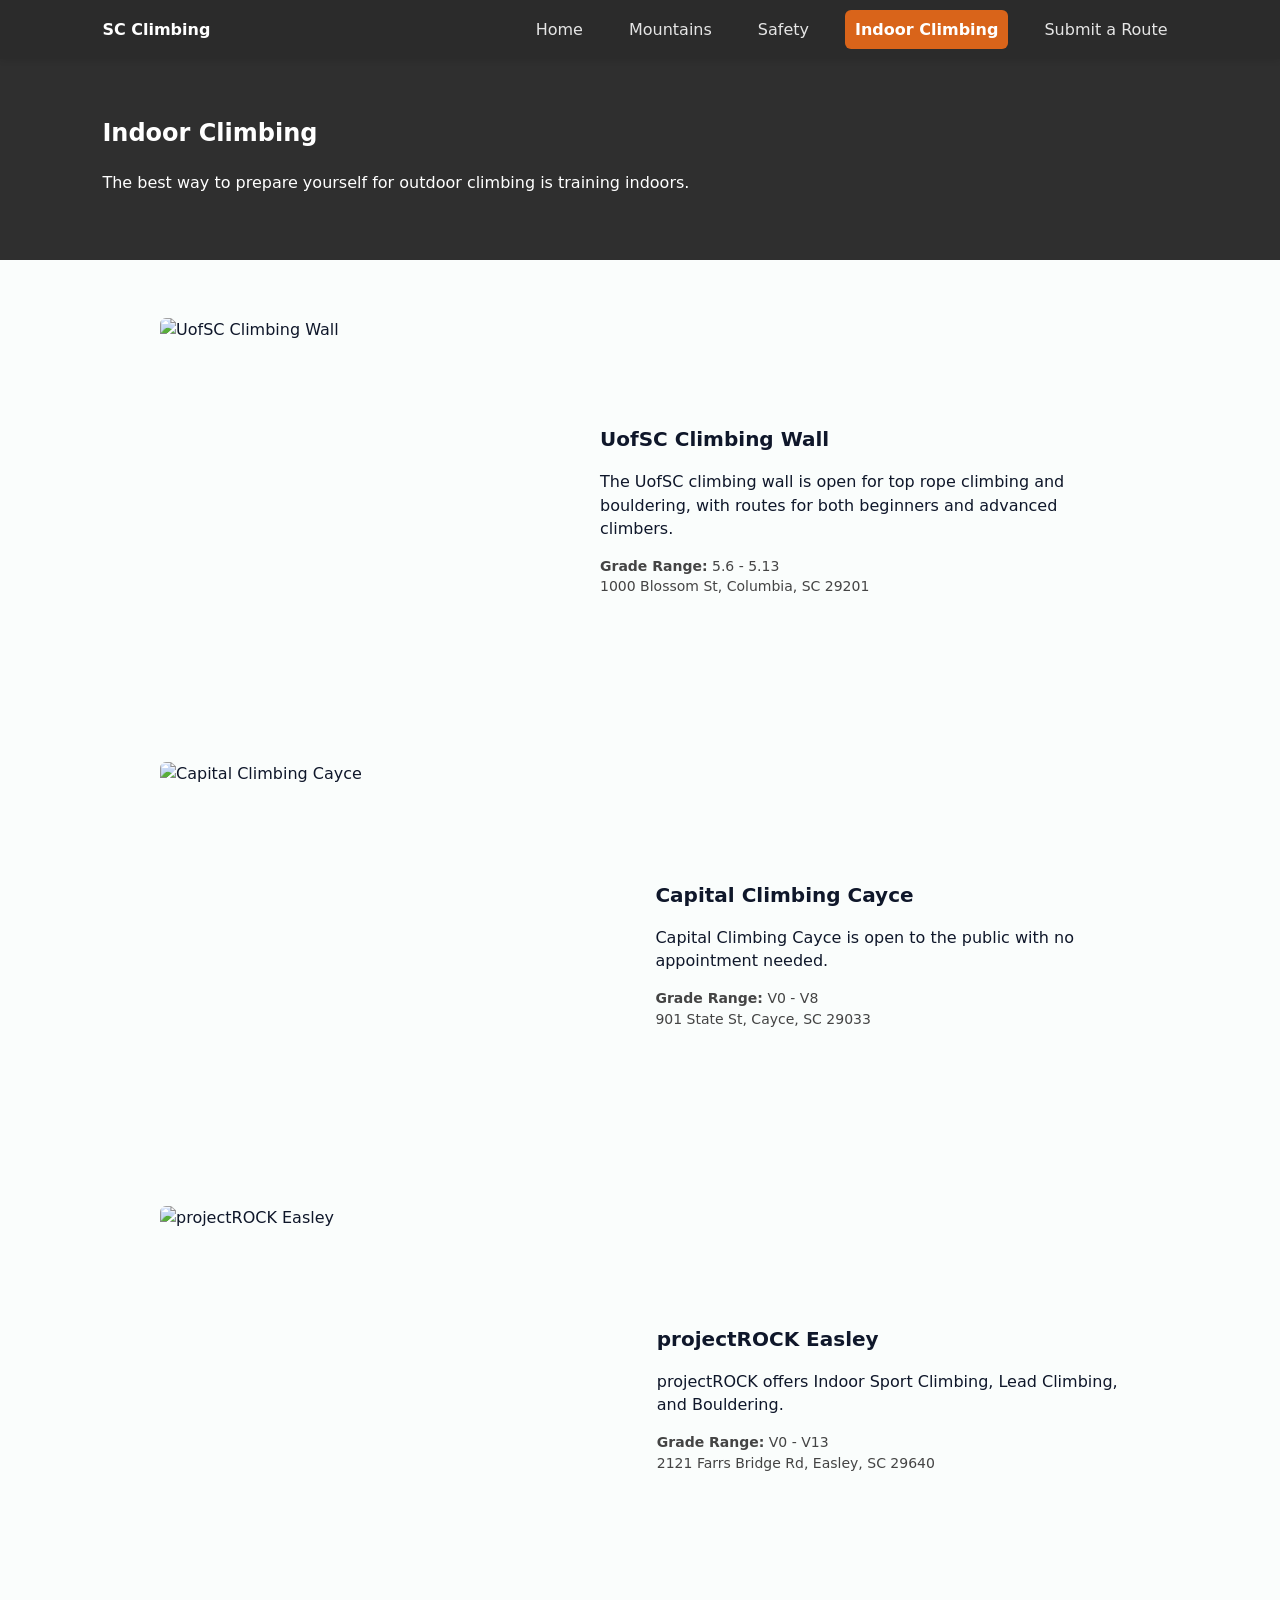
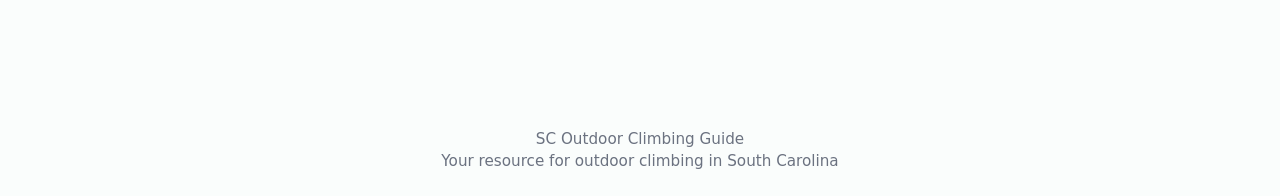
==== indoorclimbing.html @ 4d3411cc "Add files via upload" ====
<!doctype html>
<html lang="en">
<head>
  <!-- Author: Vladden Schwartzman -->
  <meta charset="utf-8" />
  <meta name="viewport" content="width=device-width,initial-scale=1" />
  <title>SC Climbing — Indoor Climbing</title>

  <link rel="stylesheet" href="combined-styles.css">

  <style>
    .venue-title { margin: 0 0 8px 0; font-size: 20px; }
    .venue-meta { color: #444; font-size: 14px; margin-top:8px; }
    .venue-block { display: flex; gap: 28px; align-items:center; margin-bottom:44px; }
    .venue-copy { max-width: 520px; }
    @media (max-width:820px) {
      .venue-block { flex-direction: column; align-items:flex-start; }
      .venue-copy { max-width: 100%; }
    }
  </style>
</head>
<body>

  <header class="site-header dark">
    <div class="header-inner container">
      <div class="logo">SC Climbing</div>
      <nav class="main-nav">
        <a href="index.html">Home</a>
        <a href="mountains.html">Mountains</a>
        <a href="safety.html">Safety</a>
        <a href="indoorclimbing.html" class="active">Indoor Climbing</a>
        <a href="submit.html">Submit a Route</a>
      </nav>
    </div>
  </header>

  <section class="mountains-hero" aria-labelledby="indoor-title">
    <div class="container">
      <h1 id="indoor-title">Indoor Climbing</h1>
      <p>The best way to prepare yourself for outdoor climbing is training indoors.</p>
    </div>
  </section>

  <main class="main">

    <article class="venue-block">
      <img src="assets/indoor1.png" alt="UofSC Climbing Wall" class="gear-img">
      <div class="venue-copy">
        <h3 class="venue-title">UofSC Climbing Wall</h3>
        <p>
          The UofSC climbing wall is open for top rope climbing and bouldering, with routes for both beginners and advanced climbers.
        </p>
        <p class="venue-meta">
          <strong>Grade Range:</strong> 5.6 - 5.13<br>
          1000 Blossom St, Columbia, SC 29201
        </p>
      </div>
    </article>

    <article class="venue-block">
      <img src="assets/indoor2.png" alt="Capital Climbing Cayce" class="gear-img">
      <div class="venue-copy">
        <h3 class="venue-title">Capital Climbing Cayce</h3>
        <p>
          Capital Climbing Cayce is open to the public with no appointment needed.
        </p>
        <p class="venue-meta">
          <strong>Grade Range:</strong> V0 - V8<br>
          901 State St, Cayce, SC 29033
        </p>
      </div>
    </article>

    <article class="venue-block">
      <img src="assets/indoor3.png" alt="projectROCK Easley" class="gear-img">
      <div class="venue-copy">
        <h3 class="venue-title">projectROCK Easley</h3>
        <p>
          projectROCK offers Indoor Sport Climbing, Lead Climbing, and Bouldering.
        </p>
        <p class="venue-meta">
          <strong>Grade Range:</strong> V0 - V13<br>
          2121 Farrs Bridge Rd, Easley, SC 29640
        </p>
      </div>
    </article>

  </main>

  <footer class="footer">
    SC Outdoor Climbing Guide<br>
    Your resource for outdoor climbing in South Carolina
  </footer>

</body>
</html>
---- combined-styles.css ----
/* combined-styles.css
   Merged styles for all pages (index, mountains, safety, indoorclimbing, submit)
   Save this file to your project root and update every HTML <link> to use it.
*/

/* ---------- Root variables ---------- */
:root{
  --accent: #d9641a;    /* primary orange */
  --accent-dark: #d76311;
  --muted: #6b7280;
  --header-dark: #2b2b2b; /* dark header used on index */
  --hero-gray: #2f2f2f;   /* mountains grey hero */
  --page-bg: #fafdfc;
  --card-bg: #ffffff;
  --radius: 12px;
  --max-w: 1200px;
  --header-height: 68px;
  --container-padding: 20px;
}

/* ---------- Reset & base ---------- */
*{box-sizing:border-box}
html,body{height:100%}
body{
  margin:0;
  font-family: Inter, system-ui, -apple-system, 'Segoe UI', Roboto, Arial, Helvetica, sans-serif;
  color:#0f172a;
  background:var(--page-bg);
  line-height:1.45;
  padding-top: var(--header-height); /* space for fixed header */
}

/* Utility container used by both styles */
.container{
  width:100%;
  padding-left:8%;
  padding-right:8%;
  margin:0 auto;
  max-width:1800px;
}

/* Partner "page" wrapper (keeps partner pages layout working) */
.page {
  max-width: 1000px;
  margin: 0 auto;
  background: white;
  min-height: 100vh;
  display: flex;
  flex-direction: column;
}

/* ---------- Header (single unified header, supports both .site-header and .header) ---------- */
/* common base */
.header, .site-header {
  left:0;
  top:0;
  width:100%;
  z-index:1200;
  box-shadow:0 2px 6px rgba(0,0,0,0.08);
}

/* dark fixed header used on index / mountains */
.site-header.dark,
.header.dark {
  background:var(--header-dark);
  color:#fff;
  position:fixed;
  padding:10px 0;
  z-index:1200;
}

/* light fixed header variant (if used) */
.site-header.light,
.header.light {
  background:#fff;
  color:var(--muted);
  position:fixed;
  padding:10px 0;
  z-index:1200;
  border-bottom:0;
}

/* header inner container (space and alignment) */
.header-inner, .header .brand, .header .nav {
  display:flex;
  align-items:center;
}
.header-inner { justify-content:space-between; gap:12px; width:100%; }

/* global logo */
.logo, .brand h2 { font-weight:700; color:inherit; margin:0; }
.site-logo{ width:42px; height:auto; }

/* main nav (index-style) */
.main-nav{
  display:flex;
  gap:8px;
  align-items:center;
}
.main-nav a{
  margin-left:18px;
  text-decoration:none;
  color:rgba(255,255,255,0.88);
  padding:8px 10px;
  border-radius:6px;
}
.site-header.light .main-nav a{ color:var(--muted) }
.main-nav a.active{ background:var(--accent); color:#fff; font-weight:600; }

/* partner nav (older pages) */
.nav{ margin-left:auto; display:flex; gap:10px; align-items:center; }
.nav a{
  color: white;
  text-decoration: none;
  padding: 8px 12px;
  background: #707070;
  border-radius: 4px;
  font-size: 14px;
  display: inline-block;
}
.nav a.active{ background:var(--accent); color:#fff; }

/* ---------- Hero (cover hero used on index) ---------- */
.hero{
  width:100%;
  position:relative;
  margin-top: calc(-1 * var(--header-height));
  padding-top: calc(var(--header-height) + 28px);
  min-height:85vh;
  display:flex;
  align-items:center;
  justify-content:center;
  background-image: url('assets/homebackround.jpg');
  background-size:cover;
  background-position:center;
  color:#fff;
  margin-bottom:36px;
}
.hero-overlay{ position:absolute; inset:0; background:linear-gradient(180deg, rgba(0,0,0,0.6), rgba(0,0,0,0.6)); z-index:1; }
.hero-content{ position:relative; z-index:2; width:100%; padding:0 10%; text-align:center; max-width:none; }
.hero-content h1{ font-size:3.5rem; margin:0 0 16px; line-height:1.05; font-weight:700; }
.lead{ font-size:1.2rem; margin-bottom:24px; color:rgba(255,255,255,0.9); }
.hero-ctas{ display:flex; justify-content:center; }

/* ---------- mountains grey band hero (no image) ---------- */
.mountains-hero{
  background:var(--hero-gray);
  color:#fff;
  position:relative;
  margin-top: calc(-1 * var(--header-height));
  padding-top: calc(var(--header-height) + 28px);
  padding-bottom:36px;
  min-height:260px;
  margin-bottom:28px;
}
.mountains-hero .container{ position:relative; z-index:2; color:#fff; }

/* ---------- Buttons ---------- */
.btn{ display:inline-block; padding:12px 18px; border-radius:8px; text-decoration:none; font-weight:600; box-shadow:none; }
.btn-primary{ background:var(--accent); color:#fff; box-shadow:0 8px 28px rgba(199,90,0,0.18); }
.btn-inverse{ background:rgba(255,255,255,0.12); color:#fff; border:1px solid rgba(255,255,255,0.08); }

/* ---------- Cards / layout used across pages ---------- */
.why{ padding:36px 0; background:transparent; }
.why-card, .pop-card, .mountain-card, .form-card {
  background:var(--card-bg);
  border-radius:12px;
  box-shadow:0 10px 30px rgba(12,12,12,0.05);
}

/* partner page main content layout */
.hero, .main, .page .main { padding-left:var(--container-padding); padding-right:var(--container-padding); }

/* partner's hero (gray) */
.hero h1{ margin:0; font-size:44px; color:#fff; }

/* partner forms & venue blocks */
.form-card{ background:var(--header-dark); color:#fff; padding:30px; border-radius:6px; max-width:520px; margin:30px auto; }
.form-card label{ display:block; margin-top:12px; color:#eee; font-size:13px; }
.form-card input, .form-card textarea{ width:100%; padding:8px; margin-top:6px; border-radius:4px; border:none; font-size:14px; }
.btn { cursor:pointer; }

/* Popular & card grids (index style) */
.popular{ padding:36px 0; }
.popular-grid{ display:grid; grid-template-columns:repeat(3,1fr); gap:24px; margin-top:18px; }
.pop-card img, .mountain-cover img{ width:100%; height:180px; object-fit:cover; display:block; }

/* Mountain card (index / mountains page) */
.mountain-list{ margin-top:24px; display:flex; flex-direction:column; gap:28px; }
.mountain-card{ border-radius:12px; overflow:hidden; display:grid; grid-template-columns:420px 1fr; gap:0; align-items:stretch; background:#fff; box-shadow:0 10px 30px rgba(12,12,12,0.06); }
.mountain-cover{ position:relative; min-height:260px; overflow:hidden; background:#e9ecef; }
.badge{ position:absolute; left:14px; top:14px; background:var(--accent); color:#fff; padding:6px 10px; border-radius:8px; font-weight:700; z-index:3; box-shadow:0 4px 12px rgba(0,0,0,0.18); }
.mountain-body{ padding:22px 26px; display:flex; flex-direction:column; gap:12px; }
.mountain-body h3{ margin:0; font-size:1.35rem; }
.meta-row{ display:flex; gap:16px; color:var(--muted); font-size:0.95rem; align-items:center; flex-wrap:wrap; }
.tags{ display:flex; gap:10px; flex-wrap:wrap; margin-top:6px; }
.tag{ padding:6px 10px; border-radius:999px; font-size:0.85rem; border:1px solid #eef3f2; background:#fff; color:#333; }

/* Footer */
.site-footer, .footer { padding:24px 0; text-align:center; color:var(--muted); font-size:0.95rem; background:transparent; margin-top:24px; }

/* Accessibility focus */
a:focus, button:focus, input:focus{ outline:3px solid rgba(217,115,0,0.25); outline-offset:2px; }

/* ---------- Responsiveness ---------- */
@media (max-width:1200px){
  .why-cards{ grid-template-columns:repeat(2,1fr); gap:20px; }
  .popular-grid{ grid-template-columns:repeat(2,1fr); gap:20px; }
  .hero-content h1{ font-size:2.4rem; }
  body{ padding-top:62px; }
}
@media (max-width:1000px){
  .mountain-card{ grid-template-columns:1fr; }
  .mountain-cover{ min-height:220px; }
}
@media (max-width:820px){
  .gear-row { flex-direction: column; align-items: flex-start; }
  .nav { display:none; } /* partner mobile: hide partner nav (you can add a mobile toggle later) */
}
@media (max-width:700px){
  .container{ padding-left:6%; padding-right:6%; }
  .hero{ min-height:420px; }
  .hero-content{ padding:48px 8%; }
}
/* ---------- Responsive image fixes (add at end of CSS) ---------- */

/* 1) Default: make all inline <img> responsive and block-level so they never exceed their container */
img {
  max-width: 100%;
  height: auto;
  display: block;         /* removes inline gap and prevents odd baseline spacing */
}

/* 2) Constrain very large images that are direct children of body or top-level sections
   (defensive rule: keeps hero/backgrounds untouched but limits content images) */
body > img,
main > img,
.container > img,
.page > img {
  max-width: 100%;
  height: auto;
  display: block;
}

/* 3) If you have a few images that should be shown full-bleed and large, give them a class
   (e.g. <img class="full-bleed" ...>) and style explicitly. mountainswise the rule above prevents runaway sizes. */
img.full-bleed {
  width: 100%;
  height: auto;
  object-fit: cover;
  display: block;
}

/* 4) Small utility: limit hero <img> usage (if any pages use an <img> inside the hero)
   so hero images keep the cover look but don't blow up vertically */
.hero img,
.mountains-hero img {
  width: 100%;
  height: auto;
  object-fit: cover;
  display: block;
}

/* 5) Optional: add a max-height to guard against extremely tall photos (adjust px or use vh)
   Remove or lower if you prefer taller images. */
.content img, .mountain-body img, img.article-thumb {
  max-height: 65vh; /* images won't exceed 65% of the viewport height */
  width: auto;
  max-width: 100%;
  object-fit: cover;

}

/* --------------------
   Restore original indoor/safety layout & image sizing
   Place at the end of combined-styles.css so it overrides other rules
   -------------------- */

:root {
  --content-max: 1000px;
  --gear-img-w: 260px;
  --gear-img-h: 180px;
}

.main {
  max-width: none;              
  margin: 0;                    
  padding: 30px 8%;             
}

.section-title {
  font-size: 40px;
  margin-top: 30px;
  color: #111;
  text-align: left;
}

.gear-row {
  display: flex;
  gap: 30px;
  margin-bottom: 36px;
  align-items: center;
}

.gear-img {
  width: 600px;                
  height: 400px;
  object-fit: cover;
  border-radius: 6px;
  display: block;
  max-width: none;              
}

.venue-block {
  display: flex;
  gap: 28px;
  align-items: center;
  margin-bottom: 44px;
}

.venue-copy {
  max-width: 520px;
}

.venue-meta {
  color: #444;
  font-size: 14px;
  margin-top: 8px;
}

.practices {
  display: grid;
  grid-template-columns: repeat(3, auto);
  gap: 15px 25px;
  justify-content: center;
  margin-top: 20px;
  margin-bottom: 30px;
}

.practice {
  border: 2px solid #bbb;
  padding: 12px 20px;
  border-radius: 10px;
  text-align: center;
  background: white;
}

.form-card {
  max-width: 520px;
  margin: 30px auto;
}

@media (max-width: 820px) {
  .gear-row,
  .venue-block {
    flex-direction: column;
    align-items: flex-start;
  }

  .gear-img {
  width: var(--gear-img-w);
  height: var(--gear-img-h);
  object-fit: cover;
  border-radius: 6px;
  display: block;

  /* override global image rule */
  max-width: none;
}

  .practices {
    grid-template-columns: repeat(2, 1fr);
  }
}

/* Align main content with the hero (left start like Mountains page) */
:root {
  --hero-gutter: 8%;
}

/* Left-align main content under the full-width hero */
.main {
  max-width: var(--content-max);    /* keeps indoor/safety constrained */
  margin: 0 0 0 calc(var(--hero-gutter)); /* start at hero's left gutter */
  padding: 30px var(--container-padding);
}

/* For very large screens keep a sensible max width so content doesn't go too wide */
@media (min-width: 1600px) {
  .main {
    max-width: 1100px;
  }
}

/* Center main content ONLY on Submit page */
.mountains-hero + .main {
  margin: 0 auto !important;
}
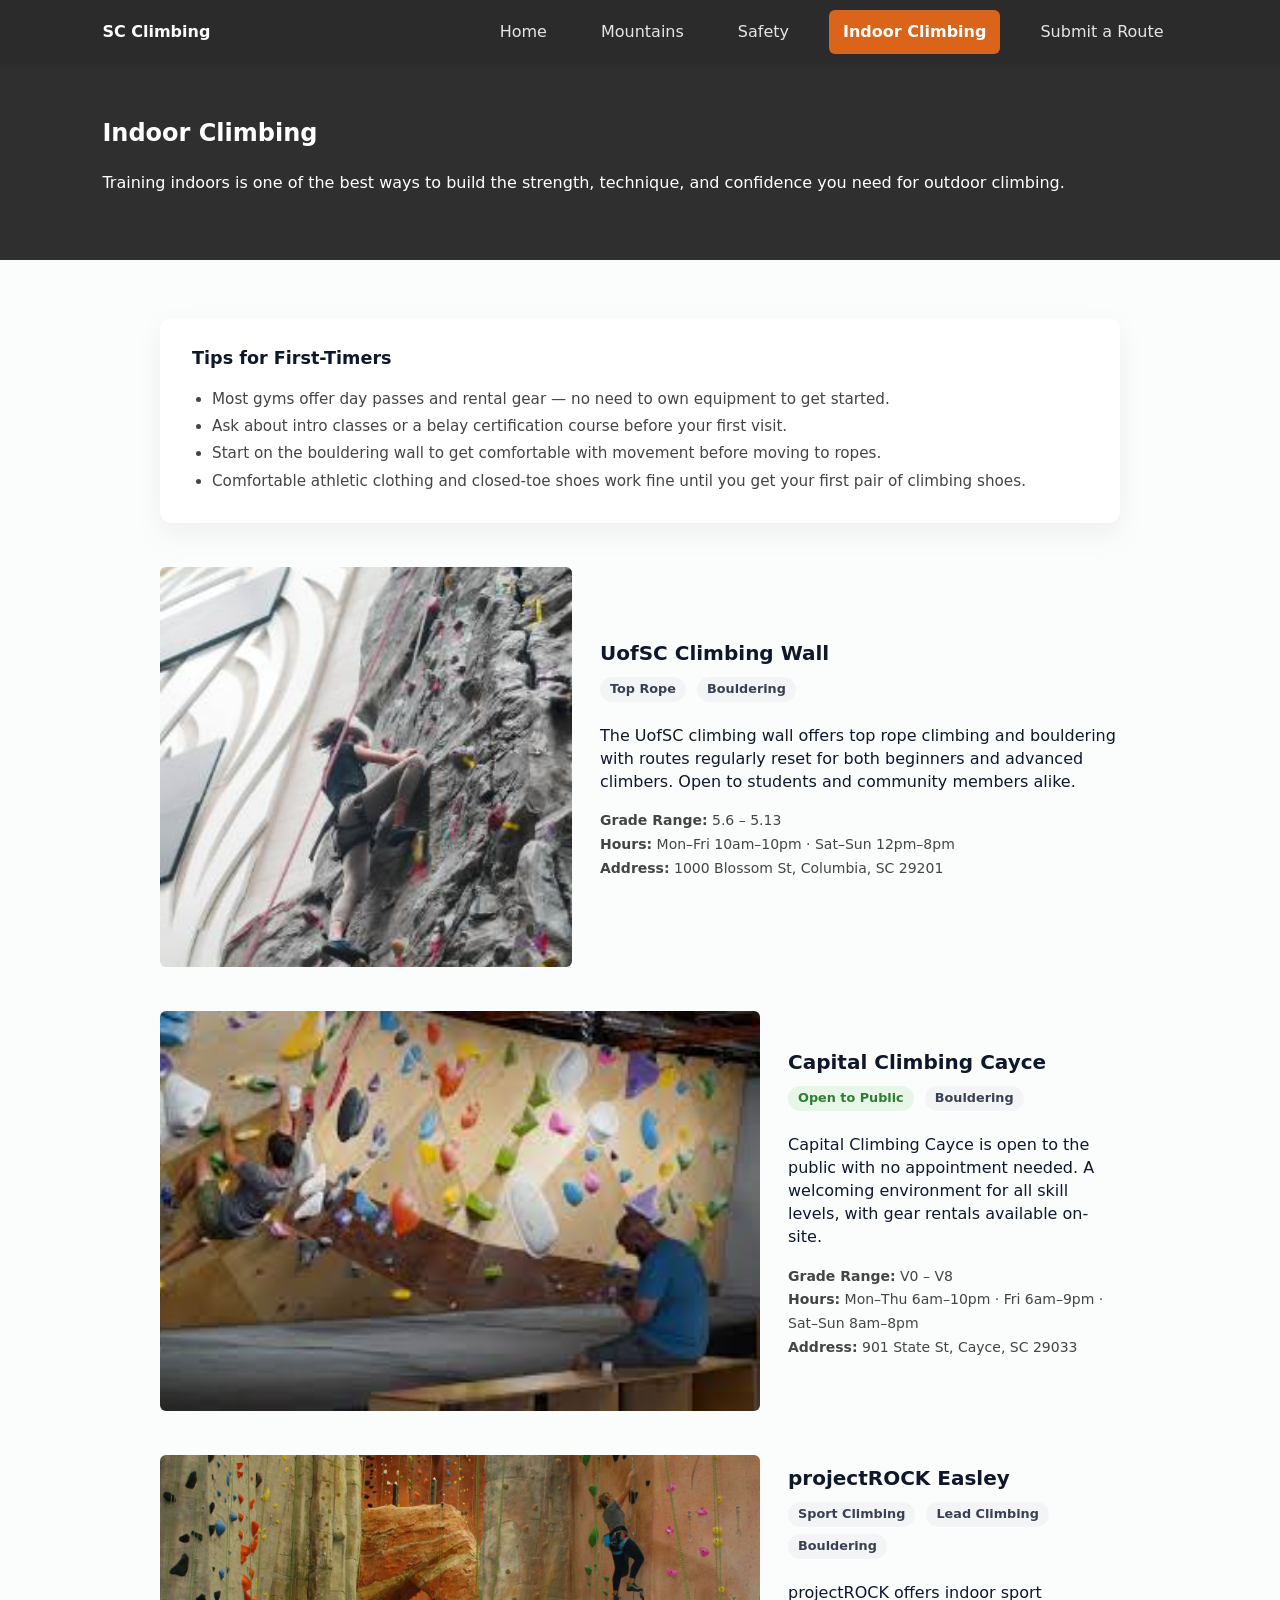
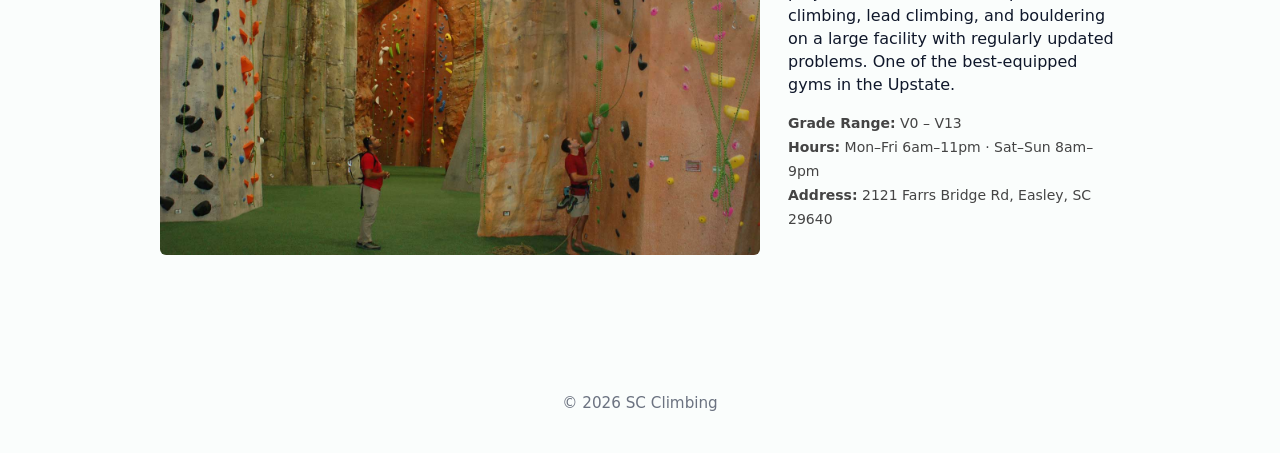
==== commit 0aa8cd68: "Final edits" ====
--- a/indoorclimbing.html
+++ b/indoorclimbing.html
@@ -1,100 +1,123 @@
-<!doctype html>
-<html lang="en">
-<head>
-  <!-- Author: Vladden Schwartzman -->
-  <meta charset="utf-8" />
-  <meta name="viewport" content="width=device-width,initial-scale=1" />
-  <title>SC Climbing — Indoor Climbing</title>
-
-  <link rel="stylesheet" href="combined-styles.css">
-
-  <style>
-    .venue-title { margin: 0 0 8px 0; font-size: 20px; }
-    .venue-meta { color: #444; font-size: 14px; margin-top:8px; }
-    .venue-block { display: flex; gap: 28px; align-items:center; margin-bottom:44px; }
-    .venue-copy { max-width: 520px; }
-    @media (max-width:820px) {
-      .venue-block { flex-direction: column; align-items:flex-start; }
-      .venue-copy { max-width: 100%; }
-    }
-  </style>
-</head>
-<body>
-
-  <header class="site-header dark">
-    <div class="header-inner container">
-      <div class="logo">SC Climbing</div>
-      <nav class="main-nav">
-        <a href="index.html">Home</a>
-        <a href="mountains.html">Mountains</a>
-        <a href="safety.html">Safety</a>
-        <a href="indoorclimbing.html" class="active">Indoor Climbing</a>
-        <a href="submit.html">Submit a Route</a>
-      </nav>
-    </div>
-  </header>
-
-  <section class="mountains-hero" aria-labelledby="indoor-title">
-    <div class="container">
-      <h1 id="indoor-title">Indoor Climbing</h1>
-      <p>The best way to prepare yourself for outdoor climbing is training indoors.</p>
-    </div>
-  </section>
-
-  <main class="main">
-
-    <article class="venue-block">
-      <img src="assets/indoor1.png" alt="UofSC Climbing Wall" class="gear-img">
-      <div class="venue-copy">
-        <h3 class="venue-title">UofSC Climbing Wall</h3>
-        <p>
-          The UofSC climbing wall is open for top rope climbing and bouldering, with routes for both beginners and advanced climbers.
-        </p>
-        <p class="venue-meta">
-          <strong>Grade Range:</strong> 5.6 - 5.13<br>
-          1000 Blossom St, Columbia, SC 29201
-        </p>
-      </div>
-    </article>
-
-    <article class="venue-block">
-      <img src="assets/indoor2.png" alt="Capital Climbing Cayce" class="gear-img">
-      <div class="venue-copy">
-        <h3 class="venue-title">Capital Climbing Cayce</h3>
-        <p>
-          Capital Climbing Cayce is open to the public with no appointment needed.
-        </p>
-        <p class="venue-meta">
-          <strong>Grade Range:</strong> V0 - V8<br>
-          901 State St, Cayce, SC 29033
-        </p>
-      </div>
-    </article>
-
-    <article class="venue-block">
-      <img src="assets/indoor3.png" alt="projectROCK Easley" class="gear-img">
-      <div class="venue-copy">
-        <h3 class="venue-title">projectROCK Easley</h3>
-        <p>
-          projectROCK offers Indoor Sport Climbing, Lead Climbing, and Bouldering.
-        </p>
-        <p class="venue-meta">
-          <strong>Grade Range:</strong> V0 - V13<br>
-          2121 Farrs Bridge Rd, Easley, SC 29640
-        </p>
-      </div>
-    </article>
-
-  </main>
-
-  <footer class="footer">
-    SC Outdoor Climbing Guide<br>
-    Your resource for outdoor climbing in South Carolina
-  </footer>
-
-</body>
-</html>
-
-
-
-
+<!doctype html>
+<html lang="en">
+<head>
+  <!-- Author: Vladden Schwartzman -->
+  <meta charset="utf-8" />
+  <meta name="viewport" content="width=device-width,initial-scale=1" />
+  <title>SC Climbing — Indoor Climbing</title>
+
+  <link rel="stylesheet" href="combined-styles.css">
+
+  <style>
+    .venue-title { margin: 0 0 8px 0; font-size: 20px; }
+    .venue-meta { color: #444; font-size: 14px; margin-top:8px; line-height:1.7; }
+    .venue-block { display: flex; gap: 28px; align-items:center; margin-bottom:44px; }
+    .venue-copy { max-width: 520px; }
+    .venue-tag { display:inline-block; padding:3px 10px; border-radius:999px; font-size:0.8rem; font-weight:600; background:#f3f4f6; color:#374151; margin-right:6px; margin-bottom:6px; }
+    .venue-tag.public { background:#e8f5e9; color:#2e7d32; }
+    .tips-box { background:#fff; border-radius:12px; box-shadow:0 10px 30px rgba(12,12,12,0.06); padding:28px 32px; margin-bottom:44px; }
+    .tips-box h3 { margin:0 0 14px; font-size:1.1rem; }
+    .tips-box ul { margin:0; padding-left:20px; color:#444; font-size:0.95rem; line-height:1.8; }
+    @media (max-width:820px) {
+      .venue-block { flex-direction: column; align-items:flex-start; }
+      .venue-copy { max-width: 100%; }
+    }
+  </style>
+</head>
+<body>
+
+  <header class="site-header dark">
+    <div class="header-inner container">
+      <div class="logo">SC Climbing</div>
+      <nav class="main-nav">
+        <a href="index.html">Home</a>
+        <a href="mountains.html">Mountains</a>
+        <a href="safety.html">Safety</a>
+        <a href="indoorclimbing.html" class="active">Indoor Climbing</a>
+        <a href="submit.html">Submit a Route</a>
+      </nav>
+    </div>
+  </header>
+
+  <section class="mountains-hero" aria-labelledby="indoor-title">
+    <div class="container">
+      <h1 id="indoor-title">Indoor Climbing</h1>
+      <p>Training indoors is one of the best ways to build the strength, technique, and confidence you need for outdoor climbing.</p>
+    </div>
+  </section>
+
+  <main class="main">
+
+    <!-- Tips box -->
+    <div class="tips-box">
+      <h3>Tips for First-Timers</h3>
+      <ul>
+        <li>Most gyms offer day passes and rental gear — no need to own equipment to get started.</li>
+        <li>Ask about intro classes or a belay certification course before your first visit.</li>
+        <li>Start on the bouldering wall to get comfortable with movement before moving to ropes.</li>
+        <li>Comfortable athletic clothing and closed-toe shoes work fine until you get your first pair of climbing shoes.</li>
+      </ul>
+    </div>
+
+    <article class="venue-block">
+      <img src="assets/indoor1.png" alt="UofSC Climbing Wall" class="gear-img">
+      <div class="venue-copy">
+        <h3 class="venue-title">UofSC Climbing Wall</h3>
+        <span class="venue-tag">Top Rope</span>
+        <span class="venue-tag">Bouldering</span>
+        <p>
+          The UofSC climbing wall offers top rope climbing and bouldering with routes regularly reset for both beginners and advanced climbers. Open to students and community members alike.
+        </p>
+        <p class="venue-meta">
+          <strong>Grade Range:</strong> 5.6 – 5.13<br>
+          <strong>Hours:</strong> Mon–Fri 10am–10pm · Sat–Sun 12pm–8pm<br>
+          <strong>Address:</strong> 1000 Blossom St, Columbia, SC 29201
+        </p>
+      </div>
+    </article>
+
+    <article class="venue-block">
+      <img src="assets/indoor2.png" alt="Capital Climbing Cayce" class="gear-img">
+      <div class="venue-copy">
+        <h3 class="venue-title">Capital Climbing Cayce</h3>
+        <span class="venue-tag public">Open to Public</span>
+        <span class="venue-tag">Bouldering</span>
+        <p>
+          Capital Climbing Cayce is open to the public with no appointment needed. A welcoming environment for all skill levels, with gear rentals available on-site.
+        </p>
+        <p class="venue-meta">
+          <strong>Grade Range:</strong> V0 – V8<br>
+          <strong>Hours:</strong> Mon–Thu 6am–10pm · Fri 6am–9pm · Sat–Sun 8am–8pm<br>
+          <strong>Address:</strong> 901 State St, Cayce, SC 29033
+        </p>
+      </div>
+    </article>
+
+    <article class="venue-block">
+      <img src="assets/indoor3.png" alt="projectROCK Easley" class="gear-img">
+      <div class="venue-copy">
+        <h3 class="venue-title">projectROCK Easley</h3>
+        <span class="venue-tag">Sport Climbing</span>
+        <span class="venue-tag">Lead Climbing</span>
+        <span class="venue-tag">Bouldering</span>
+        <p>
+          projectROCK offers indoor sport climbing, lead climbing, and bouldering on a large facility with regularly updated problems. One of the best-equipped gyms in the Upstate.
+        </p>
+        <p class="venue-meta">
+          <strong>Grade Range:</strong> V0 – V13<br>
+          <strong>Hours:</strong> Mon–Fri 6am–11pm · Sat–Sun 8am–9pm<br>
+          <strong>Address:</strong> 2121 Farrs Bridge Rd, Easley, SC 29640
+        </p>
+      </div>
+    </article>
+
+  </main>
+
+  <footer class="site-footer">
+    <div class="container">
+      <p>&copy; 2026 SC Climbing</p>
+    </div>
+  </footer>
+
+</body>
+</html>
--- a/combined-styles.css
+++ b/combined-styles.css
@@ -168,6 +168,32 @@
   box-shadow:0 10px 30px rgba(12,12,12,0.05);
 }
 
+/* Why-climb card grid */
+.why-cards { display:grid; grid-template-columns:repeat(4,1fr); gap:24px; margin-top:24px; }
+.why-card { padding:24px 20px; }
+.why-card h4 { margin:0 0 10px; font-size:1.05rem; color:#0f172a; }
+.why-card p { margin:0; color:var(--muted); font-size:0.95rem; line-height:1.55; }
+
+/* Route Modal */
+.route-modal-overlay { display:none; position:fixed; inset:0; background:rgba(0,0,0,0.65); z-index:2000; align-items:center; justify-content:center; padding:20px; }
+.route-modal-overlay.open { display:flex; }
+.route-modal { background:#fff; border-radius:16px; max-width:740px; width:100%; max-height:82vh; overflow-y:auto; padding:36px 40px; position:relative; box-shadow:0 24px 64px rgba(0,0,0,0.28); }
+.modal-close { position:absolute; top:16px; right:16px; background:none; border:1px solid #ddd; border-radius:6px; font-size:1rem; cursor:pointer; color:#666; padding:5px 12px; line-height:1.4; font-family:inherit; }
+.modal-close:hover { color:var(--accent); border-color:var(--accent); }
+.modal-subtitle { color:var(--muted); font-size:0.95rem; margin:4px 0 0 0; }
+.route-list { display:flex; flex-direction:column; gap:14px; margin-top:22px; }
+.route-item { border:1px solid #eef0f2; border-radius:10px; padding:16px 20px; background:#fff; transition:box-shadow 0.15s; }
+.route-item:hover { box-shadow:0 4px 16px rgba(12,12,12,0.08); }
+.route-item h4 { margin:0 0 10px; font-size:1rem; color:#0f172a; }
+.route-badges { display:flex; gap:8px; flex-wrap:wrap; margin-bottom:10px; }
+.route-badge { padding:3px 10px; border-radius:999px; font-size:0.8rem; font-weight:600; }
+.route-badge.grade { background:var(--accent); color:#fff; }
+.route-badge.type { background:#f3f4f6; color:#374151; }
+.route-badge.pitches { background:#e8f5e9; color:#2e7d32; }
+.route-badge.length { background:#eff6ff; color:#1d4ed8; }
+.route-item p { margin:0; font-size:0.9rem; color:#555; line-height:1.5; }
+button.view-link { background:none; font-family:inherit; cursor:pointer; }
+
 /* partner page main content layout */
 .hero, .main, .page .main { padding-left:var(--container-padding); padding-right:var(--container-padding); }
 
@@ -397,5 +423,29 @@
   margin: 0 auto !important;
 }
 
-
-
+.main-nav {
+  white-space: nowrap;
+  min-width: 0;
+  max-width: 100%;
+}
+
+.main-nav::-webkit-scrollbar {
+  display: none;
+}
+
+.main-nav a {
+  flex: 0 0 auto;
+  min-height: 44px;
+  display: inline-flex;
+  align-items: center;
+  padding: 10px 14px;
+}
+
+@media (max-width: 700px) {
+  .header-inner {
+    gap: 8px;
+  }
+}
+
+
+
